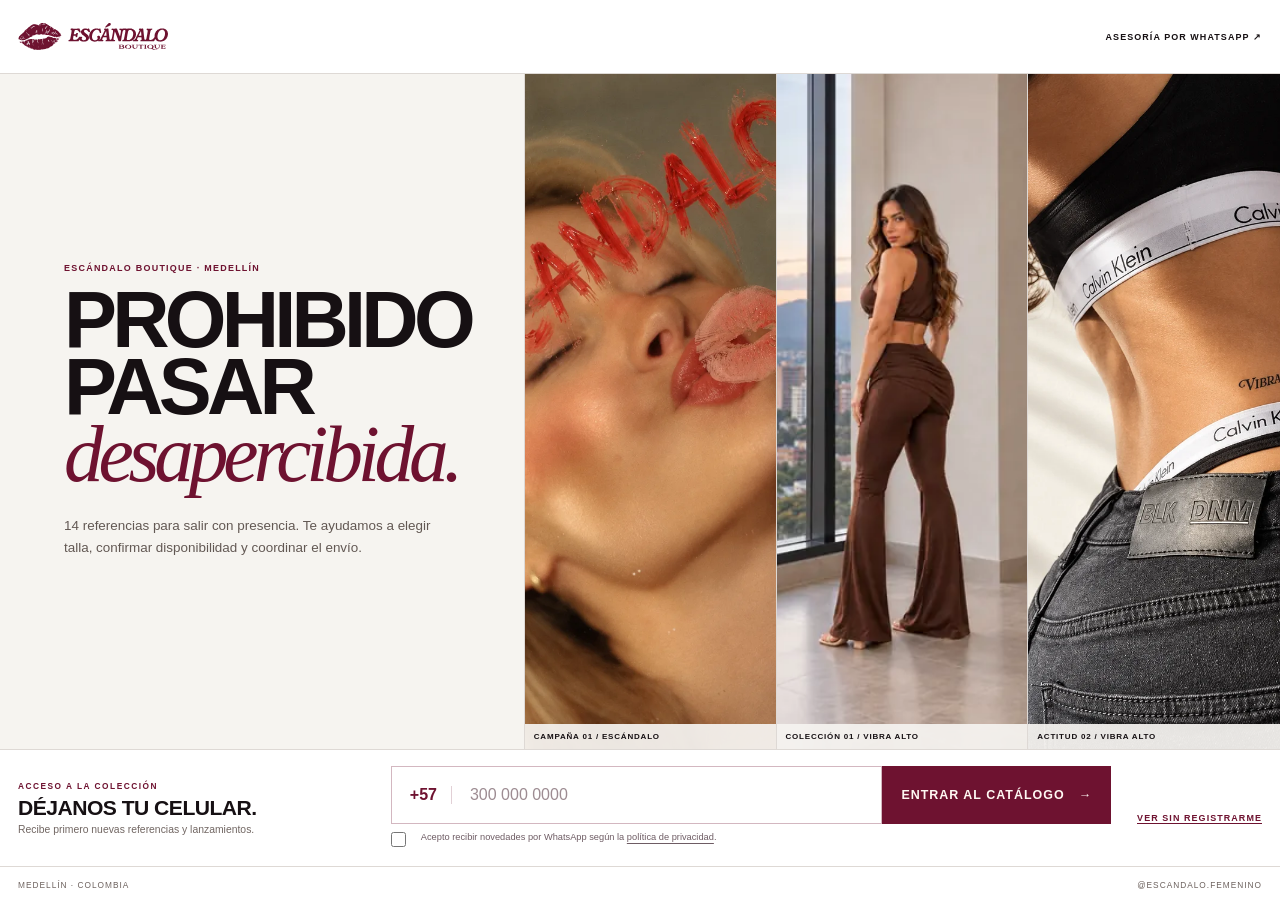
==== index.html @ 78661082 "Catálogo web Escándalo Boutique" ====
<!doctype html>
<html lang="es-CO">
<head>
  <meta charset="utf-8">
  <meta name="viewport" content="width=device-width, initial-scale=1">
  <meta name="theme-color" content="#6e1230">
  <meta name="description" content="Entra al catálogo de Escándalo Boutique: moda femenina para prohibido pasar desapercibida.">
  <meta property="og:title" content="Escándalo Boutique · Vibra Alto">
  <meta property="og:description" content="Colección de lanzamiento. Entra al catálogo y encuentra tu próxima vibra.">
  <meta property="og:image" content="assets/img/og-escandalo.jpg">
  <meta property="og:type" content="website">
  <title>Escándalo Boutique · Entra al catálogo</title>
  <link rel="icon" href="assets/img/favicon.png" type="image/png">
  <link rel="preload" href="assets/img/products/esc-11-hero-mobile.webp" as="image" type="image/webp" media="(max-width: 719px)" fetchpriority="high">
  <link rel="stylesheet" href="assets/css/styles.css">
</head>
<body class="gate-page">
  <a class="skip-link" href="#registro">Ir al registro</a>
  <main class="gate-shell">
    <header class="gate-header">
      <img src="assets/img/logo-horizontal-vino.svg" alt="Escándalo Boutique" width="214" height="72">
      <a class="gate-whatsapp" data-whatsapp="general" href="#">Asesoría por WhatsApp <span aria-hidden="true">↗</span></a>
    </header>

    <section class="gate-stage" aria-labelledby="gate-title">
      <div class="gate-content">
        <p class="eyebrow">Escándalo Boutique · Medellín</p>
        <h1 id="gate-title">Prohibido pasar <em>desapercibida.</em></h1>
        <p class="gate-lede">14 referencias para salir con presencia. Te ayudamos a elegir talla, confirmar disponibilidad y coordinar el envío.</p>
      </div>
      <div class="gate-gallery" aria-label="Campaña Vibra Alto">
        <figure>
          <img src="assets/img/editorial/escandalo-espejo.webp" alt="Campaña editorial Escándalo frente a un espejo" width="1000" height="1251" fetchpriority="high">
          <figcaption>Campaña 01 / Escándalo</figcaption>
        </figure>
        <figure>
          <img src="assets/img/products/esc-11-01-card.webp" alt="Modelo con conjunto Dary color chocolate" width="480" height="600">
          <figcaption>Colección 01 / Vibra Alto</figcaption>
        </figure>
        <figure>
          <img src="assets/img/editorial/vibra-alto-detail.webp" alt="Detalle editorial con la frase Vibra Alto" width="900" height="1126">
          <figcaption>Actitud 02 / Vibra Alto</figcaption>
        </figure>
      </div>
    </section>

    <section class="gate-capture" id="registro" aria-labelledby="capture-title">
      <div class="gate-capture-copy">
        <p class="eyebrow">Acceso a la colección</p>
        <h2 id="capture-title">Déjanos tu celular.</h2>
        <p>Recibe primero nuevas referencias y lanzamientos.</p>
      </div>
      <form class="lead-form" id="leadForm" novalidate>
        <div class="lead-step" data-step="phone">
          <label class="sr-only" for="telefono">Tu celular</label>
          <div class="gate-form-row">
            <div class="phone-field phone-field--light">
              <span aria-hidden="true">+57</span>
              <input id="telefono" name="telefono" inputmode="numeric" autocomplete="tel-national" maxlength="10" placeholder="300 000 0000" aria-describedby="phoneHelp phoneError" required>
            </div>
            <button class="button button--wine" type="submit">Entrar al catálogo <span aria-hidden="true">→</span></button>
          </div>
          <small id="phoneHelp">Diez dígitos, empezando por 3.</small>
          <p class="field-error field-error--dark" id="phoneError" role="alert"></p>
          <label class="consent-field consent-field--dark">
            <input type="checkbox" id="consentimiento" required>
            <span>Acepto recibir novedades por WhatsApp según la <a href="privacidad.html">política de privacidad</a>.</span>
          </label>
          <p class="field-error field-error--dark" id="consentError" role="alert"></p>
        </div>
      </form>
      <a class="catalog-preview-link" href="catalogo.html">Ver sin registrarme</a>
    </section>

    <footer class="gate-footer">
      <span>Medellín · Colombia</span>
      <a href="https://www.instagram.com/escandalo.femenino/" target="_blank" rel="noopener">@escandalo.femenino</a>
    </footer>
  </main>
  <script src="assets/js/app.js" defer></script>
</body>
</html>
---- assets/css/styles.css ----
:root {
  --pink: #f58fbf;
  --pink-soft: #f9b5d3;
  --wine: #6e1230;
  --wine-dark: #3f071b;
  --cream: #fff8f3;
  --paper: #f5ede7;
  --gray: #cfcfd3;
  --ink: #251018;
  --white: #fff;
  --serif: Didot, "Bodoni MT", "Times New Roman", Georgia, serif;
  --sans: "Helvetica Neue", Helvetica, Arial, sans-serif;
  --page: min(1280px, calc(100vw - 32px));
  --ease: cubic-bezier(.2, .75, .25, 1);
}

* {
  box-sizing: border-box;
}

html {
  scroll-behavior: smooth;
}

body {
  margin: 0;
  background: var(--cream);
  color: var(--ink);
  font-family: var(--sans);
  -webkit-font-smoothing: antialiased;
}

body.is-locked {
  overflow: hidden;
}

img {
  display: block;
  max-width: 100%;
}

button,
input {
  font: inherit;
}

button,
a {
  -webkit-tap-highlight-color: transparent;
}

a {
  color: inherit;
}

:focus-visible {
  outline: 3px solid var(--pink);
  outline-offset: 3px;
}

[hidden] {
  display: none !important;
}

.skip-link {
  position: fixed;
  z-index: 1000;
  top: 10px;
  left: 10px;
  padding: 10px 14px;
  transform: translateY(-150%);
  background: var(--cream);
  color: var(--wine);
  font-weight: 700;
}

.skip-link:focus {
  transform: translateY(0);
}

.eyebrow {
  margin: 0 0 14px;
  font-size: .7rem;
  font-weight: 700;
  letter-spacing: .18em;
  text-transform: uppercase;
}

.eyebrow--wine {
  color: var(--wine);
}

.button {
  display: inline-flex;
  min-height: 48px;
  align-items: center;
  justify-content: center;
  gap: 14px;
  border: 1px solid transparent;
  padding: 12px 20px;
  cursor: pointer;
  font-size: .78rem;
  font-weight: 700;
  letter-spacing: .08em;
  line-height: 1;
  text-decoration: none;
  text-transform: uppercase;
  transition: transform .25s var(--ease), background-color .25s var(--ease), color .25s var(--ease);
}

.button:hover {
  transform: translateY(-2px);
}

.button:active {
  transform: translateY(0) scale(.98);
}

.button:disabled {
  cursor: not-allowed;
  opacity: .5;
  transform: none;
}

.button--wine {
  background: var(--wine);
  color: var(--cream);
}

.button--wine:hover {
  background: var(--wine-dark);
}

.button--cream {
  background: var(--cream);
  color: var(--wine);
}

.button--compact {
  min-height: 42px;
  padding: 10px 16px;
  font-size: .68rem;
}

.button--wide {
  width: 100%;
}

.order-button {
  position: relative;
  display: grid;
  min-height: 50px;
  grid-template-columns: minmax(0, 1fr) 42px;
  gap: 0;
  border-color: var(--wine);
  padding: 0 0 0 14px;
  overflow: hidden;
  touch-action: manipulation;
  font-size: .66rem;
  isolation: isolate;
}

.order-button::before {
  position: absolute;
  z-index: -1;
  inset: 0;
  background: #ff3c98;
  content: "";
  transform: translateX(-101%);
  transition: transform 240ms cubic-bezier(.22, 1, .36, 1);
}

.order-button > span:first-child {
  text-align: left;
}

.order-button-icon {
  display: grid;
  height: 100%;
  place-items: center;
  border-left: 1px solid rgba(255, 248, 243, .28);
  background: rgba(255, 255, 255, .08);
  font-size: 1rem;
  transition: transform 150ms cubic-bezier(.22, 1, .36, 1), background-color 200ms ease;
}

.order-button:active {
  transform: scale(.985);
}

.order-button--dialog {
  min-height: 56px;
  padding-left: 20px;
  font-size: .72rem;
}

@media (hover: hover) and (pointer: fine) {
  .order-button:hover {
    background: var(--wine);
    color: var(--wine-dark);
    transform: translateY(-2px);
  }

  .order-button:hover::before {
    transform: translateX(0);
  }

  .order-button:hover .order-button-icon {
    background: var(--cream);
    transform: translate(2px, -2px);
  }
}

/* HyperFrames-inspired brand entrance — build, breathe, editorial wipe */
.brand-intro {
  position: fixed;
  z-index: 120;
  inset: 0;
  display: none;
  place-items: center;
  overflow: hidden;
  background: #fff8f3;
  color: #6e1230;
}

.brand-intro-ready .brand-intro {
  display: grid;
}

.brand-intro::before {
  position: absolute;
  top: 0;
  bottom: 0;
  left: 0;
  width: clamp(12px, 4vw, 64px);
  background: #6e1230;
  content: "";
  transform: scaleY(0);
  transform-origin: top;
  transition: transform 480ms cubic-bezier(.16, 1, .3, 1) 120ms;
}

.brand-intro-ghost {
  position: absolute;
  right: -.05em;
  bottom: -.22em;
  color: rgba(245, 143, 191, .16);
  font-family: var(--serif);
  font-size: clamp(7rem, 22vw, 22rem);
  font-weight: 500;
  letter-spacing: -.08em;
  line-height: .75;
  text-transform: uppercase;
  transform: translateX(5%);
  transition: transform 900ms cubic-bezier(.16, 1, .3, 1) 180ms;
}

.brand-intro-inner {
  position: relative;
  z-index: 2;
  display: grid;
  width: min(920px, calc(100vw - 96px));
  justify-items: start;
}

.brand-intro-meta {
  display: flex;
  width: 100%;
  justify-content: space-between;
  opacity: 0;
  font-size: .58rem;
  font-weight: 700;
  letter-spacing: .18em;
  text-transform: uppercase;
  transform: translateY(-12px);
  transition: opacity 300ms ease-out 170ms, transform 420ms cubic-bezier(.16, 1, .3, 1) 170ms;
}

.brand-intro-rule {
  display: block;
  width: 100%;
  height: 1px;
  margin: 14px 0 28px;
  background: rgba(110, 18, 48, .4);
  transform: scaleX(0);
  transform-origin: left;
  transition: transform 620ms cubic-bezier(.16, 1, .3, 1) 220ms;
}

.brand-intro-logo {
  width: clamp(150px, 18vw, 220px);
  opacity: 0;
  transform: translateX(-28px);
  transition: opacity 360ms ease-out 260ms, transform 560ms cubic-bezier(.16, 1, .3, 1) 260ms;
}

.brand-intro-statement {
  width: min(820px, 88vw);
  height: clamp(86px, 15vw, 180px);
  margin-top: 4px;
  object-fit: cover;
  object-position: center;
  filter: blur(12px);
  mix-blend-mode: multiply;
  opacity: 0;
  transform: scale(1.06);
  transition: filter 700ms cubic-bezier(.22, 1, .36, 1) 300ms, opacity 420ms ease-out 300ms, transform 800ms cubic-bezier(.16, 1, .3, 1) 300ms;
}

.brand-intro-inner p {
  margin: -4px 0 0;
  opacity: 0;
  font-size: .66rem;
  font-weight: 700;
  letter-spacing: .16em;
  text-transform: uppercase;
  transform: translateX(24px);
  transition: opacity 320ms ease-out 500ms, transform 520ms cubic-bezier(.16, 1, .3, 1) 500ms;
}

.brand-intro-curtain {
  position: absolute;
  z-index: 4;
  inset: 0;
  background: #6e1230;
  transform: translateY(100%);
}

.brand-intro.is-active::before {
  transform: scaleY(1);
}

.brand-intro.is-active .brand-intro-ghost,
.brand-intro.is-active .brand-intro-logo,
.brand-intro.is-active .brand-intro-inner p,
.brand-intro.is-active .brand-intro-meta {
  opacity: 1;
  transform: none;
}

.brand-intro.is-active .brand-intro-rule {
  transform: scaleX(1);
}

.brand-intro.is-active .brand-intro-statement {
  filter: blur(0);
  opacity: 1;
  transform: none;
}

.brand-intro.is-leaving {
  pointer-events: none;
  animation: brand-intro-page-reveal 540ms cubic-bezier(.76, 0, .24, 1) 220ms forwards;
}

.brand-intro.is-leaving .brand-intro-curtain {
  animation: brand-intro-cover 220ms cubic-bezier(.76, 0, .24, 1) forwards;
}

body.has-brand-intro {
  overflow: hidden;
}

@keyframes brand-intro-cover {
  to { transform: translateY(0); }
}

@keyframes brand-intro-page-reveal {
  to { transform: translateY(-100%); }
}

.text-button,
.text-link {
  border: 0;
  padding: 0;
  background: none;
  color: inherit;
  cursor: pointer;
  font-size: .78rem;
  text-underline-offset: 4px;
}

.text-button:hover,
.text-link:hover {
  text-decoration: underline;
}

/* Registration */
.gate-page {
  background: var(--wine-dark);
  color: var(--cream);
}

.gate-shell {
  position: relative;
  display: grid;
  min-height: 100svh;
  grid-template-rows: auto 1fr auto;
  isolation: isolate;
  overflow: hidden;
}

.gate-backdrop,
.gate-wash {
  position: absolute;
  z-index: -2;
  inset: 0;
}

.gate-backdrop img {
  width: 100%;
  height: 100%;
  object-fit: cover;
  object-position: 55% center;
}

.gate-wash {
  z-index: -1;
  background:
    linear-gradient(90deg, rgba(49, 4, 20, .94) 0%, rgba(71, 8, 31, .8) 45%, rgba(67, 7, 29, .3) 100%),
    linear-gradient(0deg, rgba(28, 2, 11, .6), transparent 55%);
}

.gate-header,
.gate-footer {
  display: flex;
  width: var(--page);
  align-items: center;
  justify-content: space-between;
  margin: 0 auto;
}

.gate-header {
  padding: 20px 0;
}

.gate-header img {
  width: 174px;
  height: auto;
}

.gate-whatsapp,
.catalog-preview-link {
  font-size: .7rem;
  font-weight: 700;
  letter-spacing: .12em;
  text-decoration-thickness: 1px;
  text-underline-offset: 6px;
  text-transform: uppercase;
}

.gate-content {
  width: min(620px, calc(100vw - 32px));
  align-self: center;
  margin: 24px auto 48px max(16px, calc((100vw - 1280px) / 2));
}

.gate-content h1 {
  max-width: 590px;
  margin: 0;
  font-family: var(--serif);
  font-size: clamp(3.5rem, 8vw, 7.5rem);
  font-weight: 500;
  letter-spacing: -.055em;
  line-height: .75;
}

.gate-content h1 em {
  color: var(--pink-soft);
  font-weight: 500;
}

.gate-lede {
  max-width: 460px;
  margin: 24px 0 28px;
  color: rgba(255, 248, 243, .82);
  font-size: .95rem;
  line-height: 1.6;
}

.lead-form {
  width: min(430px, 100%);
}

.lead-step > label:first-child,
.lead-step > label:first-child span {
  display: flex;
  justify-content: space-between;
  margin: 0 0 8px;
  font-size: .73rem;
  font-weight: 700;
  letter-spacing: .1em;
  text-transform: uppercase;
}

.lead-step > label:first-child span {
  display: inline;
  color: rgba(255, 248, 243, .6);
  font-size: .62rem;
}

.phone-field {
  display: grid;
  min-height: 58px;
  grid-template-columns: auto 1fr;
  align-items: center;
  border: 1px solid rgba(255, 248, 243, .45);
  background: rgba(40, 3, 16, .42);
  transition: border-color .2s ease, background-color .2s ease;
}

.phone-field:focus-within {
  border-color: var(--pink-soft);
  background: rgba(40, 3, 16, .7);
}

.phone-field span {
  padding: 0 14px 0 18px;
  border-right: 1px solid rgba(255, 248, 243, .3);
  color: var(--pink-soft);
  font-weight: 700;
}

.phone-field input,
.text-field {
  width: 100%;
  min-height: 56px;
  border: 0;
  padding: 0 18px;
  outline: 0;
  background: transparent;
  color: var(--cream);
  font-size: 1rem;
}

.phone-field input::placeholder,
.text-field::placeholder {
  color: rgba(255, 248, 243, .5);
}

.lead-step small {
  display: block;
  margin-top: 7px;
  color: rgba(255, 248, 243, .6);
  font-size: .69rem;
}

.text-field {
  margin-bottom: 14px;
  border: 1px solid rgba(255, 248, 243, .45);
  background: rgba(40, 3, 16, .42);
}

.consent-field {
  display: grid;
  grid-template-columns: 20px 1fr;
  gap: 10px;
  align-items: start;
  margin: 18px 0 0;
  cursor: pointer;
  color: rgba(255, 248, 243, .78);
  font-size: .7rem;
  line-height: 1.45;
}

.consent-field input {
  width: 18px;
  height: 18px;
  margin: 1px 0 0;
  accent-color: var(--pink);
}

.consent-field a {
  text-underline-offset: 3px;
}

.field-error {
  min-height: 17px;
  margin: 5px 0 8px;
  color: #ffc4d8;
  font-size: .72rem;
}

.lead-step .text-button {
  display: block;
  margin: 14px auto 0;
  color: rgba(255, 248, 243, .75);
}

.catalog-preview-link {
  display: inline-block;
  margin-top: 20px;
  color: rgba(255, 248, 243, .72);
}

.gate-footer {
  padding: 18px 0;
  border-top: 1px solid rgba(255, 248, 243, .18);
  color: rgba(255, 248, 243, .66);
  font-size: .65rem;
  letter-spacing: .12em;
  text-transform: uppercase;
}

.gate-footer a {
  text-decoration: none;
}

/* Catalog header */
.topbar {
  position: sticky;
  z-index: 40;
  top: 0;
  display: flex;
  height: 66px;
  align-items: center;
  justify-content: space-between;
  border-bottom: 1px solid rgba(110, 18, 48, .12);
  padding: 0 max(16px, calc((100vw - 1280px) / 2));
  background: rgba(255, 248, 243, .94);
}

.brand-link img {
  width: 148px;
  height: auto;
}

.topbar-actions {
  display: flex;
  align-items: center;
  gap: 20px;
}

.instagram-link {
  font-size: .68rem;
  font-weight: 700;
  letter-spacing: .1em;
  text-decoration: none;
  text-transform: uppercase;
}

/* Hero */
.catalog-hero {
  position: relative;
  min-height: calc(100svh - 66px);
  color: var(--cream);
  isolation: isolate;
  overflow: hidden;
}

.catalog-hero-media,
.catalog-hero-overlay {
  position: absolute;
  z-index: -2;
  inset: 0;
}

.catalog-hero-media img {
  width: 100%;
  height: 100%;
  object-fit: cover;
  object-position: 50% 32%;
}

.catalog-hero-overlay {
  z-index: -1;
  background:
    linear-gradient(90deg, rgba(47, 3, 17, .92) 0%, rgba(71, 8, 31, .68) 42%, rgba(22, 2, 9, .12) 73%),
    linear-gradient(0deg, rgba(32, 3, 13, .68) 0%, transparent 46%);
}

.catalog-hero-copy {
  display: flex;
  width: var(--page);
  min-height: calc(100svh - 66px);
  flex-direction: column;
  justify-content: center;
  margin: 0 auto;
  padding: 60px 0 80px;
}

.catalog-hero-copy h1 {
  margin: 0;
  font-family: var(--serif);
  font-size: clamp(5.5rem, 14vw, 12rem);
  font-weight: 500;
  letter-spacing: -.07em;
  line-height: .58;
  text-transform: uppercase;
}

.catalog-hero-copy h1 em {
  margin-left: .3em;
  color: var(--pink-soft);
  font-weight: 500;
  text-transform: none;
}

.catalog-hero-copy > p:not(.eyebrow) {
  max-width: 430px;
  margin: 44px 0 24px;
  color: rgba(255, 248, 243, .82);
  font-size: .94rem;
  line-height: 1.65;
}

.hero-scroll {
  display: inline-flex;
  width: fit-content;
  align-items: center;
  gap: 14px;
  padding-bottom: 7px;
  border-bottom: 1px solid rgba(255, 248, 243, .55);
  font-size: .7rem;
  font-weight: 700;
  letter-spacing: .12em;
  text-decoration: none;
  text-transform: uppercase;
}

.hero-rail {
  position: absolute;
  right: 20px;
  bottom: 90px;
  margin: 0;
  font-size: .58rem;
  font-weight: 700;
  letter-spacing: .18em;
  text-transform: uppercase;
  transform: rotate(90deg) translateX(100%);
  transform-origin: right bottom;
}

/* Shop */
.shop-section {
  padding: clamp(72px, 10vw, 140px) 0;
}

.section-heading {
  display: flex;
  width: var(--page);
  align-items: end;
  justify-content: space-between;
  gap: 32px;
  margin: 0 auto 40px;
}

.section-heading h2,
.manifesto h2,
.vip-section h2 {
  margin: 0;
  color: var(--wine);
  font-family: var(--serif);
  font-size: clamp(3rem, 7vw, 6.5rem);
  font-weight: 500;
  letter-spacing: -.05em;
  line-height: .82;
}

.section-heading > p {
  margin: 0;
  color: #6f5d64;
  font-size: .78rem;
}

.filters {
  display: flex;
  width: var(--page);
  gap: 8px;
  margin: 0 auto 34px;
  padding-bottom: 4px;
  overflow-x: auto;
  scrollbar-width: none;
}

.filters::-webkit-scrollbar {
  display: none;
}

.filter {
  min-height: 44px;
  flex: 0 0 auto;
  border: 1px solid rgba(110, 18, 48, .28);
  border-radius: 999px;
  padding: 10px 17px;
  background: transparent;
  color: var(--wine);
  cursor: pointer;
  font-size: .68rem;
  font-weight: 700;
  letter-spacing: .05em;
  transition: background-color .2s ease, color .2s ease;
}

.filter.is-active,
.filter:hover {
  background: var(--wine);
  color: var(--cream);
}

.product-grid {
  display: grid;
  width: var(--page);
  grid-template-columns: repeat(2, minmax(0, 1fr));
  gap: 34px 10px;
  margin: 0 auto;
}

.product-card {
  min-width: 0;
}

.product-media {
  position: relative;
  width: 100%;
  aspect-ratio: 4 / 5;
  border: 0;
  padding: 0;
  overflow: hidden;
  background: #e7deda;
  cursor: zoom-in;
}

.product-media picture,
.product-media img {
  position: absolute;
  inset: 0;
  width: 100%;
  height: 100%;
}

.product-media img {
  object-fit: cover;
  transition: opacity .45s var(--ease), transform .65s var(--ease);
}

.product-media .product-image--secondary {
  opacity: 0;
}

.product-media.is-hovered .product-image--primary,
.product-media.is-flipped .product-image--primary {
  opacity: 0;
}

.product-media.is-hovered .product-image--secondary,
.product-media.is-flipped .product-image--secondary {
  opacity: 1;
}

.product-media.is-hovered img {
  transform: scale(1.025);
}

.product-tag {
  position: absolute;
  z-index: 2;
  top: 10px;
  left: 10px;
  padding: 7px 9px;
  background: var(--cream);
  color: var(--wine);
  font-size: .56rem;
  font-weight: 700;
  letter-spacing: .09em;
  text-transform: uppercase;
}

.image-hint {
  position: absolute;
  z-index: 2;
  right: 9px;
  bottom: 9px;
  display: grid;
  width: 27px;
  height: 27px;
  place-items: center;
  border-radius: 50%;
  background: rgba(255, 248, 243, .9);
  color: var(--wine);
  font-size: .78rem;
}

.product-info {
  padding: 14px 2px 0;
}

.product-code {
  margin: 0 0 4px;
  color: #8e737e;
  font-size: .58rem;
  font-weight: 700;
  letter-spacing: .12em;
  text-transform: uppercase;
}

.product-info h3 {
  min-height: 2em;
  margin: 0;
  color: var(--wine);
  font-family: var(--serif);
  font-size: clamp(1.35rem, 3vw, 2rem);
  font-weight: 600;
  letter-spacing: -.025em;
  line-height: 1;
}

.product-detail {
  min-height: 2.8em;
  margin: 8px 0;
  color: #79666e;
  font-size: clamp(.61rem, 1.2vw, .74rem);
  line-height: 1.4;
}

.product-price {
  margin: 0 0 10px;
  color: var(--ink);
  font-size: clamp(.9rem, 2vw, 1.05rem);
  font-weight: 700;
}

.product-price--pending {
  font-size: .72rem;
  letter-spacing: .04em;
  text-transform: uppercase;
}

.product-config {
  display: grid;
  grid-template-columns: minmax(0, 1fr) auto;
  gap: 8px;
  align-items: end;
  margin: 12px 0 8px;
  border: 1px solid rgba(110, 18, 48, .12);
  padding: 7px;
  background: rgba(255, 255, 255, .68);
}

.product-config-error {
  grid-column: 1 / -1;
  min-height: 0;
  margin: -4px 0 0;
}

.product-actions {
  display: grid;
  grid-template-columns: 1fr;
  gap: 6px;
}

.product-actions .button {
  min-width: 0;
  min-height: 46px;
  padding: 10px 9px;
  font-size: .58rem;
  letter-spacing: .06em;
}

.duo-add {
  min-width: 58px;
  min-height: 44px;
  border: 1px solid var(--wine);
  padding: 8px 10px;
  background: transparent;
  color: var(--wine);
  cursor: pointer;
  font-size: .6rem;
  font-weight: 700;
  letter-spacing: .05em;
  text-transform: uppercase;
  transition: background-color .2s ease, color .2s ease, transform .2s var(--ease);
}

.duo-add:hover,
.duo-add.is-selected {
  background: var(--pink-soft);
  color: var(--wine-dark);
}

.duo-add.bounce {
  animation: add-bounce .35s var(--ease);
}

/* Editorial interlude */
.manifesto {
  display: grid;
  min-height: 660px;
  grid-template-columns: 1.15fr .8fr 1fr;
  overflow: hidden;
  border-top: .5px solid #ded9d5;
  border-bottom: .5px solid #ded9d5;
  background: rgba(246, 244, 240, .9);
}

.manifesto-image {
  position: relative;
  min-width: 0;
  min-height: 0;
  margin: 0;
  overflow: hidden;
  border-right: .5px solid #ded9d5;
}

.manifesto-image img {
  width: 100%;
  height: 100%;
  object-fit: cover;
}

.manifesto-image--primary img {
  object-position: 50% 42%;
}

.manifesto-image--secondary img {
  object-position: 52% center;
}

.manifesto-image figcaption {
  position: absolute;
  right: 0;
  bottom: 0;
  left: 0;
  padding: 9px 11px;
  background: rgba(246, 244, 240, .92);
  color: #161013;
  font-size: .52rem;
  font-weight: 700;
  letter-spacing: .11em;
  text-transform: uppercase;
}

.manifesto-copy {
  display: flex;
  min-width: 0;
  flex-direction: column;
  justify-content: center;
  border-right: .5px solid #ded9d5;
  padding: clamp(38px, 5vw, 74px) clamp(24px, 3.3vw, 52px);
}

.manifesto .eyebrow {
  color: #6e1230;
  font-size: .56rem;
  letter-spacing: .13em;
}

.manifesto h2 {
  color: #161013;
  font-family: var(--sans);
  font-size: clamp(2.3rem, 4vw, 4.7rem);
  font-weight: 700;
  letter-spacing: -.045em;
  line-height: .94;
  text-transform: uppercase;
}

.manifesto-copy > p:not(.eyebrow) {
  margin: 26px 0 0;
  color: #5f5652;
  font-size: .78rem;
  line-height: 1.65;
}

.manifesto-link {
  width: fit-content;
  margin-top: 34px;
  padding-bottom: 5px;
  border-bottom: .5px solid #6e1230;
  color: #6e1230;
  font-size: .58rem;
  font-weight: 700;
  letter-spacing: .12em;
  text-decoration: none;
  text-transform: uppercase;
}

/* Trust */
.trust-section {
  padding: clamp(72px, 10vw, 140px) 0;
  background-color: var(--wine);
  background-image:
    linear-gradient(rgba(110, 18, 48, .94), rgba(110, 18, 48, .94)),
    url("../img/patron-escandalo.png");
  background-position: 0 0, -18px 0;
  background-repeat: repeat, repeat-y;
  background-size: auto, calc(100vw + 36px) auto;
  color: var(--cream);
}

.section-heading--light h2,
.section-heading--light .eyebrow {
  color: var(--cream);
}

.section-heading--light > p {
  color: rgba(255, 248, 243, .7);
}

.trust-grid {
  display: grid;
  width: var(--page);
  grid-template-columns: repeat(3, 1fr);
  margin: 0 auto;
  border-top: 1px solid rgba(255, 248, 243, .24);
}

.trust-card {
  min-height: 250px;
  padding: 28px 28px 20px 0;
  border-right: 1px solid rgba(255, 248, 243, .2);
}

.trust-card + .trust-card {
  padding-left: 28px;
}

.trust-card:last-child {
  border-right: 0;
}

.trust-card > span {
  color: var(--pink-soft);
  font-family: var(--serif);
  font-size: 1.2rem;
}

.trust-card h3 {
  margin: 70px 0 12px;
  font-family: var(--serif);
  font-size: 2rem;
  font-weight: 500;
}

.trust-card p {
  max-width: 310px;
  margin: 0;
  color: rgba(255, 248, 243, .7);
  font-size: .78rem;
  line-height: 1.6;
}

/* Closing editorial and footer */
.closing-section {
  display: grid;
  min-height: min(760px, 88svh);
  grid-template-columns: 1.08fr .92fr;
  background: rgba(255, 248, 243, .9);
}

.closing-image {
  position: relative;
  min-height: 620px;
  margin: 0;
  overflow: hidden;
}

.closing-image picture,
.closing-image img {
  width: 100%;
  height: 100%;
}

.closing-image img {
  object-fit: cover;
  object-position: center 28%;
}

.closing-image figcaption {
  position: absolute;
  right: 18px;
  bottom: 16px;
  padding: 8px 10px;
  background: rgba(255, 248, 243, .9);
  color: var(--wine);
  font-size: .54rem;
  font-weight: 700;
  letter-spacing: .12em;
  text-transform: uppercase;
}

.closing-copy {
  display: flex;
  flex-direction: column;
  justify-content: center;
  padding: clamp(52px, 8vw, 120px);
  background: var(--wine-dark);
  color: var(--cream);
}

.closing-copy h2 {
  margin: 10px 0 30px;
  font-family: var(--sans);
  font-size: clamp(4rem, 8vw, 8rem);
  font-weight: 700;
  letter-spacing: -.06em;
  line-height: .78;
  text-transform: uppercase;
}

.closing-copy h2 em {
  color: var(--pink-soft);
  font-family: var(--serif);
  font-weight: 500;
  text-transform: none;
}

.closing-copy > p:not(.eyebrow) {
  max-width: 440px;
  margin: 0 0 34px;
  color: rgba(255, 248, 243, .72);
  font-size: .85rem;
  line-height: 1.7;
}

.closing-copy .button {
  width: min(100%, 360px);
}

.closing-contact {
  display: flex;
  gap: 24px;
  margin-top: 48px;
  padding-top: 18px;
  border-top: 1px solid rgba(255, 248, 243, .18);
  font-size: .63rem;
  letter-spacing: .08em;
  text-transform: uppercase;
}

.closing-contact a {
  text-underline-offset: 4px;
}

.site-footer {
  display: grid;
  grid-template-columns: 1fr auto;
  gap: 50px;
  padding: 42px max(16px, calc((100vw - 1280px) / 2)) 24px;
  background-color: var(--wine-dark);
  background-image:
    linear-gradient(rgba(63, 7, 27, .95), rgba(63, 7, 27, .95)),
    url("../img/patron-escandalo.png");
  background-position: 0 0, -18px 0;
  background-repeat: repeat, repeat-y;
  background-size: auto, calc(100vw + 36px) auto;
  color: var(--cream);
}

.footer-brand img {
  width: 190px;
  height: auto;
}

.footer-brand p {
  margin: 14px 0 0;
  color: rgba(255, 248, 243, .6);
  font-size: .7rem;
}

.footer-links {
  display: grid;
  gap: 9px;
  justify-items: end;
  font-size: .72rem;
}

.footer-links a {
  display: flex;
  min-height: 24px;
  align-items: center;
  text-underline-offset: 4px;
}

.footer-credit {
  grid-column: 1 / -1;
  margin: 30px 0 0;
  padding-top: 18px;
  border-top: 1px solid rgba(255, 248, 243, .14);
  color: rgba(255, 248, 243, .72);
  font-size: .58rem;
  letter-spacing: .08em;
  text-transform: uppercase;
}

.whatsapp-float {
  position: fixed;
  z-index: 35;
  right: 18px;
  bottom: 18px;
  display: grid;
  width: 54px;
  height: 54px;
  place-items: center;
  border: 0;
  border-radius: 50%;
  background: #25d366;
  box-shadow: 0 12px 32px rgba(20, 66, 37, .28);
  cursor: pointer;
  transition: transform .2s var(--ease);
}

.whatsapp-float:hover {
  transform: translateY(-3px) scale(1.03);
}

.whatsapp-float svg {
  width: 26px;
  fill: white;
}

/* Lead sheet */
.lead-sheet {
  position: fixed;
  z-index: 80;
  right: 18px;
  bottom: 18px;
  width: min(420px, calc(100vw - 36px));
  padding: 32px;
  background: var(--cream);
  box-shadow: 0 24px 70px rgba(50, 5, 21, .3);
  color: var(--ink);
  animation: sheet-in .5s var(--ease) both;
}

.lead-sheet h2 {
  margin: 0;
  color: var(--wine);
  font-family: var(--serif);
  font-size: 3rem;
  font-weight: 500;
  line-height: .9;
}

.lead-sheet > p:not(.eyebrow) {
  margin: 16px 0 20px;
  color: #6e5c64;
  font-size: .78rem;
  line-height: 1.5;
}

.sheet-close {
  position: absolute;
  top: 12px;
  right: 12px;
  display: grid;
  width: 42px;
  height: 42px;
  place-items: center;
  border: 0;
  background: transparent;
  color: var(--wine);
  cursor: pointer;
  font-family: var(--serif);
  font-size: 2rem;
}

.sheet-close:disabled {
  cursor: wait;
  opacity: .25;
}

.phone-field--light {
  border-color: rgba(110, 18, 48, .3);
  background: white;
}

.phone-field--light:focus-within {
  border-color: var(--wine);
  background: white;
}

.phone-field--light span {
  border-right-color: rgba(110, 18, 48, .2);
  color: var(--wine);
}

.phone-field--light input {
  color: var(--ink);
}

.phone-field--light input::placeholder {
  color: #9d8c92;
}

.consent-field--dark {
  color: #6e5c64;
}

.field-error--dark {
  color: #a61643;
}

/* Product dialog */
.product-dialog {
  width: min(1050px, calc(100vw - 28px));
  max-width: none;
  max-height: calc(100svh - 28px);
  border: 0;
  padding: 0;
  background: var(--cream);
  color: var(--ink);
  overflow: auto;
}

.product-dialog::backdrop {
  background: rgba(40, 3, 17, .82);
  backdrop-filter: blur(5px);
}

.dialog-close {
  position: fixed;
  z-index: 3;
  top: max(22px, calc((100svh - min(760px, calc(100svh - 28px))) / 2 + 10px));
  right: max(22px, calc((100vw - min(1050px, calc(100vw - 28px))) / 2 + 10px));
  display: grid;
  width: 46px;
  height: 46px;
  place-items: center;
  border: 0;
  border-radius: 50%;
  background: rgba(255, 248, 243, .92);
  color: var(--wine);
  cursor: pointer;
  font-family: var(--serif);
  font-size: 2rem;
}

.dialog-layout {
  display: grid;
  grid-template-columns: 1.15fr .85fr;
  min-height: 680px;
}

.dialog-gallery {
  position: relative;
  min-height: 680px;
  overflow: hidden;
  background: #e9dfda;
}

.dialog-gallery picture,
.dialog-gallery img {
  width: 100%;
  height: 100%;
}

.dialog-gallery img {
  object-fit: cover;
  cursor: zoom-in;
  transition: transform .4s var(--ease), opacity .25s ease;
}

.dialog-gallery img.is-zoomed {
  cursor: zoom-out;
  transform: scale(1.65);
}

.gallery-nav {
  position: absolute;
  right: 18px;
  bottom: 18px;
  display: flex;
  gap: 6px;
}

.gallery-nav button {
  width: 44px;
  height: 44px;
  border: 1px solid rgba(110, 18, 48, .2);
  background: var(--cream);
  color: var(--wine);
  cursor: pointer;
}

.dialog-info {
  align-self: center;
  padding: 70px 54px 48px;
}

.dialog-info h2 {
  margin: 0;
  color: var(--wine);
  font-family: var(--serif);
  font-size: clamp(2.8rem, 5vw, 4.5rem);
  font-weight: 500;
  letter-spacing: -.05em;
  line-height: .82;
}

.dialog-price {
  margin: 20px 0;
  font-size: 1.15rem;
  font-weight: 700;
}

.dialog-description {
  color: #6f5d64;
  font-size: .85rem;
  line-height: 1.7;
}

.dialog-detail-list {
  margin: 26px 0;
  padding: 0;
  border-top: 1px solid rgba(110, 18, 48, .17);
  list-style: none;
}

.dialog-detail-list li {
  display: flex;
  justify-content: space-between;
  gap: 20px;
  padding: 12px 0;
  border-bottom: 1px solid rgba(110, 18, 48, .17);
  font-size: .72rem;
}

.dialog-detail-list span {
  color: #8e737e;
}

.dialog-actions {
  display: grid;
  gap: 8px;
}

.size-guide-button {
  width: 100%;
  min-height: 44px;
  border: 0;
  padding: 0;
  background: transparent;
  color: var(--wine);
  cursor: pointer;
  font-size: .7rem;
  font-weight: 700;
  text-decoration: underline;
  text-underline-offset: 5px;
}

.size-guide {
  margin-top: 14px;
  border: 1px solid rgba(110, 18, 48, .15);
}

/* Duo */
.duo-bar {
  position: fixed;
  z-index: 50;
  right: 50%;
  bottom: 18px;
  display: grid;
  width: min(880px, calc(100vw - 32px));
  grid-template-columns: 1.2fr .8fr auto;
  gap: 20px;
  align-items: center;
  padding: 14px 16px 14px 20px;
  background: var(--wine-dark);
  box-shadow: 0 16px 50px rgba(45, 4, 18, .35);
  color: var(--cream);
  transform: translateX(50%);
  animation: duo-in .4s var(--ease) both;
}

.duo-summary,
.duo-total {
  display: grid;
  grid-template-columns: auto auto;
  gap: 2px 12px;
  align-items: baseline;
}

.duo-kicker,
.duo-total span {
  color: var(--pink-soft);
  font-size: .57rem;
  font-weight: 700;
  letter-spacing: .12em;
  text-transform: uppercase;
}

.duo-summary strong,
.duo-total strong {
  font-family: var(--serif);
  font-size: 1.4rem;
}

.duo-summary > span:last-child {
  grid-column: 1 / -1;
  color: rgba(255, 248, 243, .65);
  font-size: .64rem;
}

.duo-total {
  grid-template-columns: 1fr;
}

.toast {
  position: fixed;
  z-index: 100;
  top: 82px;
  left: 50%;
  padding: 12px 18px;
  background: var(--wine-dark);
  color: var(--cream);
  font-size: .72rem;
  opacity: 0;
  pointer-events: none;
  transform: translate(-50%, -10px);
  transition: opacity .25s ease, transform .25s var(--ease);
}

.toast.is-visible {
  opacity: 1;
  transform: translate(-50%, 0);
}

/* Legal */
.legal-page {
  background: var(--cream);
}

.legal-header,
.legal-footer {
  display: flex;
  width: var(--page);
  align-items: center;
  justify-content: space-between;
  margin: 0 auto;
}

.legal-header {
  padding: 18px 0;
  border-bottom: 1px solid rgba(110, 18, 48, .15);
}

.legal-header img {
  width: 160px;
  height: auto;
}

.legal-document {
  width: min(760px, calc(100vw - 32px));
  margin: 0 auto;
  padding: 80px 0 110px;
}

.legal-document h1 {
  margin: 0 0 26px;
  color: var(--wine);
  font-family: var(--serif);
  font-size: clamp(3rem, 8vw, 6rem);
  font-weight: 500;
  letter-spacing: -.05em;
  line-height: .82;
}

.legal-intro {
  margin-bottom: 60px;
  color: #6f5d64;
  font-size: 1.05rem;
  line-height: 1.7;
}

.legal-document section {
  padding: 24px 0;
  border-top: 1px solid rgba(110, 18, 48, .15);
}

.legal-document h2 {
  margin: 0 0 10px;
  color: var(--wine);
  font-family: var(--serif);
  font-size: 1.65rem;
  font-weight: 600;
}

.legal-document section p {
  margin: 0;
  color: #5e4d54;
  font-size: .86rem;
  line-height: 1.75;
}

.legal-footer {
  padding: 24px 0;
  border-top: 1px solid rgba(110, 18, 48, .15);
  color: #745f67;
  font-size: .7rem;
}

.reveal {
  opacity: 0;
  transform: translateY(24px);
  transition: opacity .7s var(--ease), transform .7s var(--ease);
}

.reveal.is-visible {
  opacity: 1;
  transform: none;
}

@keyframes gate-image {
  from { opacity: 0; scale: 1.08; }
  to { opacity: 1; scale: 1; }
}

@keyframes hero-image {
  from { opacity: 0; scale: 1.07; }
  to { opacity: 1; scale: 1.02; }
}

@keyframes gate-copy {
  from { opacity: 0; transform: translateY(24px); }
  to { opacity: 1; transform: none; }
}

@keyframes add-bounce {
  50% { transform: scale(1.08); }
}

@keyframes sheet-in {
  from { opacity: 0; transform: translateY(30px); }
  to { opacity: 1; transform: none; }
}

@keyframes duo-in {
  from { opacity: 0; transform: translate(50%, 24px); }
  to { opacity: 1; transform: translate(50%, 0); }
}

@media (min-width: 720px) {
  :root {
    --page: min(1280px, calc(100vw - 64px));
  }

  .product-grid {
    grid-template-columns: repeat(3, minmax(0, 1fr));
    gap: 58px 18px;
  }

  .product-actions .button,
  .duo-add {
    font-size: .65rem;
  }
}

@media (min-width: 1080px) {
  .product-grid {
    grid-template-columns: repeat(4, minmax(0, 1fr));
    gap: 68px 18px;
  }
}

@media (max-width: 719px) {
  .gate-wash {
    background:
      linear-gradient(0deg, rgba(45, 4, 19, .97) 0%, rgba(65, 7, 28, .78) 56%, rgba(45, 4, 19, .25) 100%);
  }

  .gate-backdrop img {
    object-position: 54% 18%;
  }

  .gate-header {
    padding-top: 14px;
  }

  .gate-header img {
    width: 145px;
  }

  .gate-content {
    align-self: end;
    margin: 80px auto 22px;
  }

  .gate-content h1 {
    font-size: clamp(3.25rem, 16vw, 5rem);
    line-height: .78;
  }

  .gate-lede {
    margin: 18px 0;
    font-size: .82rem;
  }

  .phone-field,
  .phone-field input,
  .text-field {
    min-height: 52px;
  }

  .gate-footer {
    display: none;
  }

  .topbar {
    height: 60px;
  }

  .brand-link img {
    width: 132px;
  }

  .instagram-link {
    display: none;
  }

  .catalog-hero {
    min-height: calc(92svh - 60px);
  }

  .catalog-hero-media img {
    object-position: 58% center;
  }

  .catalog-hero-overlay {
    background:
      linear-gradient(0deg, rgba(47, 3, 17, .92) 0%, rgba(71, 8, 31, .36) 56%, rgba(22, 2, 9, .12) 100%);
  }

  .catalog-hero-copy {
    min-height: calc(92svh - 60px);
    justify-content: end;
    padding-bottom: 58px;
  }

  .catalog-hero-copy h1 {
    font-size: clamp(5.2rem, 26vw, 7.4rem);
  }

  .catalog-hero-copy > p:not(.eyebrow) {
    max-width: 330px;
    margin: 34px 0 20px;
    font-size: .82rem;
  }

  .hero-rail {
    display: none;
  }

  .shop-section {
    padding: 74px 0 86px;
  }

  .section-heading {
    display: block;
    margin-bottom: 28px;
  }

  .section-heading > p {
    margin-top: 18px;
  }

  .filters {
    width: 100%;
    margin-bottom: 22px;
    padding: 0 16px 5px;
  }

  .product-info {
    padding-top: 11px;
  }

  .product-info h3 {
    font-size: 1.34rem;
  }

  .product-actions {
    grid-template-columns: 1fr;
  }

  .duo-add {
    width: 100%;
  }

  .manifesto {
    min-height: 0;
    grid-template-columns: 1fr 1fr;
  }

  .manifesto-image {
    height: 58svh;
    min-height: 410px;
  }

  .manifesto-copy {
    grid-column: 1 / -1;
    order: 3;
    border-top: .5px solid #ded9d5;
    border-right: 0;
    padding: 56px 22px 62px;
  }

  .manifesto-image--primary {
    order: 1;
  }

  .manifesto-image--secondary {
    order: 2;
    border-right: 0;
  }

  .manifesto h2 {
    font-size: clamp(2.55rem, 12vw, 4.2rem);
  }

  .trust-grid {
    grid-template-columns: 1fr;
    border-top: 0;
  }

  .trust-card,
  .trust-card + .trust-card {
    min-height: auto;
    border-top: 1px solid rgba(255, 248, 243, .22);
    border-right: 0;
    padding: 24px 0 28px;
  }

  .trust-card h3 {
    margin: 30px 0 10px;
  }

  .closing-section {
    min-height: 0;
    grid-template-columns: 1fr;
  }

  .closing-image {
    min-height: 68svh;
  }

  .closing-copy {
    padding: 64px 22px 52px;
  }

  .closing-copy h2 {
    font-size: clamp(3.7rem, 19vw, 6rem);
  }

  .closing-copy .button {
    width: 100%;
  }

  .closing-contact {
    flex-direction: column;
    gap: 12px;
  }

  .product-config {
    grid-template-columns: 1fr;
    gap: 9px;
    align-items: start;
  }

  .product-config--single {
    grid-template-columns: 1fr;
    align-items: stretch;
  }

  .product-config .quantity-picker {
    width: max-content;
  }

  .product-config--single .size-picker,
  .product-config--single .quantity-picker {
    display: grid;
    width: 100%;
    grid-template-columns: 1fr auto;
    align-items: center;
  }

  .product-config--single .size-picker legend,
  .product-config--single .quantity-picker > span {
    margin: 0;
  }

  .site-footer {
    grid-template-columns: 1fr;
    gap: 34px;
  }

  .footer-links {
    justify-items: start;
  }

  .whatsapp-float {
    width: 50px;
    height: 50px;
  }

  .lead-sheet {
    right: 0;
    bottom: 0;
    width: 100%;
    padding: 30px 22px 22px;
  }

  .dialog-layout {
    display: block;
  }

  .dialog-gallery {
    min-height: auto;
    aspect-ratio: 4 / 5;
  }

  .dialog-info {
    padding: 34px 22px 28px;
  }

  .dialog-close {
    position: fixed;
    top: 22px;
    right: 22px;
  }

  .duo-bar {
    bottom: 8px;
    grid-template-columns: 1fr auto;
    gap: 10px;
    padding: 11px 11px 11px 14px;
  }

  .duo-total {
    display: none !important;
  }

  .duo-bar .button {
    min-height: 44px;
    padding: 10px 12px;
    font-size: .57rem;
  }
}

@media (max-width: 390px) {
  .product-grid {
    column-gap: 8px;
  }

  .product-info h3 {
    font-size: 1.18rem;
  }

  .product-detail {
    font-size: .58rem;
  }

  .product-actions .button,
  .duo-add {
    font-size: .54rem;
  }
}

.sr-only {
  position: absolute;
  width: 1px;
  height: 1px;
  padding: 0;
  overflow: hidden;
  clip: rect(0, 0, 0, 0);
  white-space: nowrap;
  border: 0;
}

/* Registration — one-screen editorial entry */
.gate-page {
  background: #f6f4f0;
  color: #161013;
}

.gate-page .gate-shell {
  height: 100svh;
  min-height: 680px;
  grid-template-rows: 74px minmax(0, 1fr) auto 34px;
  background: #f6f4f0;
}

.gate-page .gate-header,
.gate-page .gate-footer {
  width: 100%;
  padding-inline: 18px;
  background: #fff;
}

.gate-page .gate-header {
  border-bottom: .5px solid #ded9d5;
  padding-block: 0;
}

.gate-page .gate-header img {
  width: 150px;
}

.gate-page .gate-whatsapp,
.gate-page .catalog-preview-link {
  color: #161013;
  font-size: .56rem;
  letter-spacing: .12em;
  text-decoration: none;
}

.gate-stage {
  display: grid;
  min-height: 0;
  grid-template-columns: .82fr 1.18fr;
  border-bottom: .5px solid #ded9d5;
}

.gate-page .gate-content {
  display: flex;
  width: auto;
  min-width: 0;
  flex-direction: column;
  justify-content: center;
  align-self: stretch;
  margin: 0;
  padding: clamp(28px, 5vw, 76px);
  border-right: .5px solid #ded9d5;
}

.gate-page .gate-content .eyebrow {
  color: #6e1230;
  font-size: .56rem;
  letter-spacing: .14em;
}

.gate-page .gate-content h1 {
  max-width: 620px;
  color: #161013;
  font-family: var(--sans);
  font-size: clamp(3.4rem, 6.2vw, 6.6rem);
  font-weight: 700;
  letter-spacing: -.06em;
  line-height: .84;
  text-transform: uppercase;
}

.gate-page .gate-content h1 em {
  display: block;
  color: #6e1230;
  font-family: var(--serif);
  font-weight: 500;
  letter-spacing: -.065em;
  text-transform: none;
}

.gate-page .gate-lede {
  max-width: 520px;
  margin: 28px 0 0;
  color: #625853;
  font-size: .84rem;
  line-height: 1.65;
}

.gate-gallery {
  display: grid;
  min-width: 0;
  min-height: 0;
  grid-template-columns: repeat(3, minmax(0, 1fr));
}

.gate-gallery figure {
  position: relative;
  min-width: 0;
  min-height: 0;
  margin: 0;
  overflow: hidden;
  border-right: .5px solid #ded9d5;
}

.gate-gallery figure:last-child {
  border-right: 0;
}

.gate-gallery img {
  width: 100%;
  height: 100%;
  object-fit: cover;
}

.gate-gallery figure:nth-child(1) img {
  object-position: 52% center;
}

.gate-gallery figure:nth-child(2) img {
  object-position: 52% 40%;
}

.gate-gallery figcaption {
  position: absolute;
  right: 0;
  bottom: 0;
  left: 0;
  padding: 8px 9px;
  background: rgba(246, 244, 240, .93);
  font-size: .5rem;
  font-weight: 700;
  letter-spacing: .1em;
  text-transform: uppercase;
}

.gate-capture {
  display: grid;
  grid-template-columns: minmax(230px, .65fr) minmax(420px, 1.35fr) auto;
  gap: 26px;
  align-items: center;
  padding: 16px 18px;
  background: #fff;
}

.gate-capture-copy .eyebrow {
  margin-bottom: 5px;
  color: #6e1230;
  font-size: .52rem;
}

.gate-capture-copy h2 {
  margin: 0;
  font-family: var(--sans);
  font-size: 1.32rem;
  letter-spacing: -.025em;
  text-transform: uppercase;
}

.gate-capture-copy > p:last-child {
  margin: 4px 0 0;
  color: #716662;
  font-size: .65rem;
}

.gate-page .lead-form {
  width: 100%;
}

.gate-form-row {
  display: grid;
  grid-template-columns: minmax(220px, 1fr) auto;
}

.gate-form-row .phone-field,
.gate-form-row .button {
  min-height: 48px;
}

.gate-form-row .button {
  min-width: 190px;
  padding-inline: 18px;
}

.gate-page .lead-step small {
  display: none;
}

.gate-page .consent-field {
  margin-top: 7px;
  font-size: .58rem;
}

.gate-page .consent-field input {
  width: 15px;
  height: 15px;
}

.gate-page .field-error {
  min-height: 0;
  margin: 3px 0 0;
  font-size: .62rem;
}

.gate-page .catalog-preview-link {
  white-space: nowrap;
  border-bottom: .5px solid #6e1230;
  color: #6e1230;
}

.gate-page .gate-footer {
  border-top: .5px solid #ded9d5;
  color: #6c615d;
  font-size: .52rem;
}

@media (max-width: 719px) {
  .gate-page .gate-shell {
    min-height: 720px;
    grid-template-rows: 60px minmax(0, 1fr) auto;
  }

  .gate-page .gate-header {
    padding-inline: 14px;
  }

  .gate-page .gate-header img {
    width: 126px;
  }

  .gate-page .gate-whatsapp {
    font-size: .5rem;
  }

  .gate-stage {
    grid-template-columns: 1fr;
    grid-template-rows: auto minmax(0, 1fr);
  }

  .gate-page .gate-content {
    padding: 18px 14px 16px;
    border-right: 0;
    border-bottom: .5px solid #ded9d5;
  }

  .gate-page .gate-content .eyebrow {
    margin-bottom: 9px;
    font-size: .49rem;
  }

  .gate-page .gate-content h1 {
    font-size: clamp(2.4rem, 11.5vw, 3.3rem);
    line-height: .84;
  }

  .gate-page .gate-content h1 em {
    display: inline;
  }

  .gate-page .gate-lede {
    margin-top: 12px;
    font-size: .68rem;
    line-height: 1.45;
  }

  .gate-gallery {
    grid-template-columns: repeat(3, 1fr);
  }

  .gate-gallery figure:nth-child(3) {
    display: none;
  }

  .gate-gallery {
    grid-template-columns: repeat(2, 1fr);
  }

  .gate-capture {
    display: block;
    padding: 13px 14px 15px;
  }

  .gate-capture-copy {
    display: flex;
    align-items: baseline;
    justify-content: space-between;
    gap: 12px;
    margin-bottom: 8px;
  }

  .gate-capture-copy .eyebrow,
  .gate-capture-copy > p:last-child {
    display: none;
  }

  .gate-capture-copy h2 {
    font-size: .92rem;
  }

  .gate-form-row {
    grid-template-columns: minmax(0, 1fr) 118px;
  }

  .gate-form-row .button {
    min-width: 0;
    padding-inline: 8px;
    font-size: .54rem;
  }

  .gate-page .consent-field {
    margin-top: 6px;
    font-size: .54rem;
    line-height: 1.3;
  }

  .gate-page .catalog-preview-link {
    display: block;
    width: fit-content;
    margin-top: 7px;
    font-size: .5rem;
  }

  .gate-page .gate-footer {
    display: none;
  }
}

/* Catalog opening — editorial gallery */
.catalog-page {
  background-color: #f6f4f0;
  background-image:
    linear-gradient(rgba(246, 244, 240, .88), rgba(246, 244, 240, .88)),
    url("../img/patron-escandalo.png");
  background-position: 0 0, -18px 0;
  background-repeat: repeat, repeat-y;
  background-size: auto, calc(100vw + 36px) auto;
}

.catalog-page .topbar {
  height: 74px;
  border-bottom: .5px solid #ded9d5;
  padding: 0 18px;
  background: rgba(255, 255, 255, .96);
}

.catalog-page .brand-link img {
  width: 144px;
}

.catalog-page .topbar-actions {
  gap: 22px;
}

.catalog-nav-link,
.catalog-page .instagram-link,
.catalog-page .topbar .button {
  min-height: auto;
  border: 0;
  border-bottom: .5px solid transparent;
  padding: 5px 0;
  background: transparent;
  color: #161013;
  font-size: .56rem;
  font-weight: 700;
  letter-spacing: .12em;
  text-decoration: none;
  text-transform: uppercase;
}

.catalog-nav-link:hover,
.catalog-page .instagram-link:hover,
.catalog-page .topbar .button:hover {
  border-bottom-color: #6e1230;
  background: transparent;
  color: #6e1230;
  transform: none;
}

.catalog-hero {
  display: grid;
  height: calc(100svh - 74px);
  min-height: calc(100svh - 74px);
  grid-template-rows: auto auto minmax(300px, 1fr) auto;
  overflow: hidden;
  padding: 14px 18px 10px;
  background: rgba(246, 244, 240, .9);
  color: #161013;
}

.catalog-hero-meta,
.catalog-hero-footer {
  display: flex;
  align-items: center;
  justify-content: space-between;
  font-size: .55rem;
  font-weight: 700;
  letter-spacing: .12em;
  line-height: 1.15;
  text-transform: uppercase;
}

.catalog-hero-title {
  display: flex;
  align-items: end;
  justify-content: space-between;
  gap: 24px;
  padding: 22px 0 18px;
}

.catalog-hero-title h1 {
  margin: 0;
  color: #6e1230;
  font-family: var(--sans);
  font-size: clamp(2.45rem, 4.5vw, 4.6rem);
  font-weight: 700;
  letter-spacing: .025em;
  line-height: .9;
  text-transform: uppercase;
}

.catalog-hero-title .hero-brand-title {
  width: clamp(330px, 38vw, 610px);
  height: clamp(76px, 8.5vw, 126px);
  overflow: hidden;
}

.hero-brand-title img {
  display: block;
  width: 100%;
  height: 100%;
  object-fit: cover;
  mix-blend-mode: multiply;
  transform: scale(1.03);
}

.catalog-hero-title p {
  max-width: 270px;
  margin: 0;
  font-size: .66rem;
  font-weight: 700;
  letter-spacing: .12em;
  line-height: 1.35;
  text-align: right;
  text-transform: uppercase;
}

.catalog-hero-gallery {
  display: grid;
  min-height: 0;
  grid-template-columns: repeat(6, minmax(0, 1fr));
  border-top: .5px solid #ded9d5;
  border-bottom: .5px solid #ded9d5;
}

.hero-look {
  display: grid;
  min-width: 0;
  grid-template-rows: minmax(0, 1fr) auto;
  border-right: .5px solid #ded9d5;
  color: #161013;
  text-decoration: none;
}

.hero-look picture {
  min-height: 0;
  overflow: hidden;
}

.hero-look img {
  width: 100%;
  height: 100%;
  object-fit: cover;
  filter: saturate(.84) contrast(.96);
  transition: filter .35s ease, transform .6s var(--ease);
}

.hero-look:hover img {
  filter: saturate(1) contrast(1);
  transform: scale(1.018);
}

.hero-look:nth-child(2) img {
  object-position: 52% center;
}

.hero-look:last-child img {
  object-position: 54% center;
}

.hero-look > span,
.hero-signal > span {
  padding: 8px 9px;
  font-size: .51rem;
  font-weight: 700;
  letter-spacing: .1em;
  line-height: 1.1;
  text-transform: uppercase;
}

.hero-look b {
  margin-right: 8px;
  color: #a39b97;
  font-weight: 400;
}

.hero-signal {
  display: flex;
  min-width: 0;
  flex-direction: column;
  justify-content: space-between;
  border-right: .5px solid #ded9d5;
  background: #6e1230;
  color: #fff8f3;
}

.hero-signal p {
  margin: 0;
  padding: 10px 9px 18px;
  font-size: clamp(.78rem, 1.2vw, 1.2rem);
  font-weight: 700;
  letter-spacing: .03em;
  line-height: 1.02;
  text-transform: uppercase;
}

.catalog-hero-footer {
  grid-row: 4;
  padding-top: 10px;
}

.catalog-hero-footer a {
  color: #807773;
  text-decoration: none;
}

.hero-lead {
  display: grid;
  min-height: 78px;
  grid-row: 4;
  grid-template-columns: minmax(220px, .7fr) minmax(500px, 1.3fr);
  gap: 28px;
  align-items: center;
  padding-top: 10px;
}

.hero-lead-copy {
  display: grid;
  gap: 5px;
}

.hero-lead-copy span,
.hero-lead-copy strong {
  font-size: .54rem;
  font-weight: 700;
  letter-spacing: .11em;
  line-height: 1.25;
  text-transform: uppercase;
}

.hero-lead-copy span {
  color: #6e1230;
}

.hero-lead-form {
  display: grid;
  grid-template-columns: minmax(230px, 1fr) auto;
  gap: 5px 8px;
  align-items: center;
}

.hero-lead-form .phone-field,
.hero-lead-form .button {
  min-height: 44px;
}

.hero-lead-form .phone-field input {
  min-height: 42px;
}

.hero-lead-form .button {
  padding-inline: 22px;
}

.hero-lead-form .consent-field {
  grid-column: 1;
  margin: 0;
  font-size: .54rem;
}

.hero-lead-form .consent-field input {
  width: 15px;
  height: 15px;
}

.hero-lead-form .field-error {
  min-height: 0;
  grid-column: 2;
  margin: 0;
  font-size: .58rem;
}

/* Purchase sizing */
.size-picker {
  margin: 24px 0;
  border: 0;
  padding: 0;
}

.size-picker legend {
  margin-bottom: 10px;
  color: #6e1230;
  font-size: .62rem;
  font-weight: 700;
  letter-spacing: .12em;
  text-transform: uppercase;
}

.size-options {
  display: flex;
  gap: 7px;
}

.size-options label {
  cursor: pointer;
}

.size-options input {
  position: absolute;
  opacity: 0;
  pointer-events: none;
}

.size-options span {
  display: grid;
  min-width: 48px;
  min-height: 42px;
  place-items: center;
  border: 1px solid rgba(110, 18, 48, .24);
  background: #fff;
  color: #6e1230;
  font-size: .68rem;
  font-weight: 700;
}

.size-options input:checked + span {
  border-color: #6e1230;
  background: #6e1230;
  color: #fff8f3;
}

.size-options input:focus-visible + span {
  outline: 3px solid var(--pink);
  outline-offset: 2px;
}

.size-error {
  min-height: 16px;
  margin: 7px 0 0;
  color: #a61643;
  font-size: .65rem;
}

.product-config-error:empty {
  display: none;
}

.product-config-error:not(:empty) {
  min-height: 0;
  margin: 2px 0 0;
}

.size-picker--compact {
  margin: 0;
}

.size-picker--compact legend,
.quantity-picker > span {
  margin-bottom: 5px;
  color: #6e1230;
  font-size: .52rem;
  font-weight: 700;
  letter-spacing: .1em;
  text-transform: uppercase;
}

.size-picker--compact .size-options {
  gap: 5px;
}

.size-picker--compact .size-options span {
  min-width: 36px;
  min-height: 36px;
  border-radius: 999px;
  font-size: .58rem;
}

.size-picker--single .size-options span {
  min-width: 78px;
  padding-inline: 14px;
}

.quantity-picker > span {
  display: block;
}

.quantity-controls {
  display: grid;
  grid-template-columns: 32px 30px 32px;
  min-height: 36px;
  border: 1px solid rgba(110, 18, 48, .24);
  border-radius: 999px;
  overflow: hidden;
  background: #fff;
}

.quantity-controls button,
.quantity-controls output {
  display: grid;
  min-width: 0;
  place-items: center;
  border: 0;
  background: transparent;
  color: var(--wine);
  font: inherit;
  font-size: .72rem;
  font-weight: 700;
}

.quantity-controls button {
  cursor: pointer;
}

.quantity-controls button:hover,
.quantity-controls button:focus-visible {
  background: var(--pink-soft);
}

.dialog-purchase-options {
  display: grid;
  grid-template-columns: minmax(0, 1fr) auto;
  gap: 20px;
  align-items: end;
}

.dialog-purchase-options .quantity-picker {
  margin-bottom: 16px;
}

.dialog-purchase-options .quantity-controls {
  grid-template-columns: 42px 38px 42px;
  min-height: 42px;
}

.duo-checkout-dialog {
  width: min(620px, calc(100vw - 28px));
  padding: clamp(34px, 6vw, 68px);
}

.duo-checkout-dialog h2 {
  margin: 0;
  color: #6e1230;
  font-family: var(--serif);
  font-size: clamp(3rem, 7vw, 5rem);
  font-weight: 500;
  letter-spacing: -.05em;
  line-height: .84;
}

.duo-checkout-dialog > p:not(.eyebrow):not(.size-error) {
  margin: 20px 0 28px;
  color: #6f5d64;
  line-height: 1.55;
}

.duo-size-list {
  border-top: 1px solid rgba(110, 18, 48, .18);
}

.duo-size-row {
  display: grid;
  grid-template-columns: minmax(0, 1fr) 94px;
  gap: 18px;
  align-items: center;
  padding: 15px 0;
  border-bottom: 1px solid rgba(110, 18, 48, .18);
}

.duo-size-row > span {
  display: grid;
  grid-template-columns: 30px 1fr;
  font-family: var(--serif);
  font-size: 1.2rem;
}

.duo-size-row b {
  color: #b794a2;
  font-family: var(--sans);
  font-size: .55rem;
}

.duo-size-row small {
  grid-column: 2;
  margin-top: 4px;
  color: #7d6971;
  font-family: var(--sans);
  font-size: .58rem;
  letter-spacing: .06em;
}

.duo-size-row select {
  min-height: 44px;
  border: 1px solid rgba(110, 18, 48, .25);
  padding: 0 10px;
  background: #fff;
  color: #6e1230;
  font: inherit;
}

.duo-checkout-total {
  display: flex;
  align-items: center;
  justify-content: space-between;
  padding: 20px 0 12px;
  color: #6e1230;
  font-size: .7rem;
  text-transform: uppercase;
}

.duo-checkout-total strong {
  font-size: 1.2rem;
}

@media (max-width: 719px) {
  .catalog-page .topbar {
    height: 62px;
    padding: 0 14px;
  }

  .catalog-page .brand-link img {
    width: 126px;
  }

  .catalog-nav-link,
  .catalog-page .instagram-link {
    display: none;
  }

  .catalog-hero {
    height: calc(100svh - 62px);
    min-height: calc(100svh - 62px);
    grid-template-rows: auto auto minmax(0, 1fr) auto;
    padding: 12px 0 10px;
  }

  .catalog-hero-meta,
  .catalog-hero-title,
  .catalog-hero-footer,
  .hero-lead {
    margin-inline: 14px;
  }

  .catalog-hero-title {
    display: block;
    padding: 26px 0 18px;
  }

  .catalog-hero-title h1 {
    font-size: clamp(2.55rem, 13vw, 4rem);
  }

  .catalog-hero-title .hero-brand-title {
    width: min(100%, 360px);
    height: clamp(78px, 24vw, 98px);
  }

  .catalog-hero-title p {
    max-width: 220px;
    margin-top: 12px;
    font-size: .56rem;
    text-align: left;
  }

  .catalog-hero-gallery {
    min-height: 0;
    grid-auto-columns: 43vw;
    grid-auto-flow: column;
    grid-template-columns: none;
    overflow-x: auto;
    overscroll-behavior-inline: contain;
    scroll-snap-type: inline mandatory;
    scrollbar-width: none;
  }

  .catalog-hero-gallery::-webkit-scrollbar {
    display: none;
  }

  .hero-look,
  .hero-signal {
    scroll-snap-align: start;
  }

  .hero-signal p {
    padding-bottom: 62px;
    font-size: 1rem;
  }

  .hero-lead {
    display: block;
    min-height: 116px;
    padding-top: 9px;
  }

  .hero-lead-copy {
    display: flex;
    justify-content: space-between;
    gap: 12px;
    margin-bottom: 6px;
  }

  .hero-lead-copy strong {
    text-align: right;
  }

  .hero-lead-form {
    grid-template-columns: minmax(0, 1fr) 92px;
  }

  .hero-lead-form .button {
    padding-inline: 8px;
    font-size: .54rem;
  }

  .hero-lead-form .consent-field {
    font-size: .5rem;
    line-height: 1.25;
  }

  .hero-lead-form .field-error {
    grid-column: 1 / -1;
  }

  .duo-checkout-dialog {
    padding: 44px 22px 28px;
  }
}

/* Catalog transition — capture and shop index */
.catalog-page .hero-lead {
  padding: 12px 18px 10px;
  background: var(--wine);
  color: var(--cream);
}

.catalog-page .hero-lead-copy span {
  color: var(--pink-soft);
}

.catalog-page .hero-lead-copy strong,
.catalog-page .hero-lead-form .consent-field,
.catalog-page .hero-lead-form .consent-field a {
  color: var(--cream);
}

.catalog-page .hero-lead-form .phone-field {
  border-color: rgba(255, 248, 243, .58);
  background: #fff;
}

.catalog-page .hero-lead-form .button {
  background: #ff3c98;
  color: var(--wine-dark);
}

.catalog-page .hero-lead-form .button:hover {
  background: var(--pink-soft);
  color: var(--wine-dark);
}

.shop-section .section-heading {
  position: relative;
  display: block;
  overflow: hidden;
  margin-bottom: 0;
  border: 1px solid rgba(110, 18, 48, .16);
  padding: clamp(34px, 4.5vw, 62px);
  background: rgba(255, 248, 243, .94);
  box-shadow: 0 24px 70px rgba(63, 7, 27, .06);
}

.shop-section .section-heading::before {
  position: absolute;
  top: 0;
  left: 0;
  width: clamp(84px, 12vw, 170px);
  height: 5px;
  background: #ff3c98;
  content: "";
}

.shop-section {
  padding-top: clamp(24px, 3.5vw, 48px);
  scroll-margin-top: 74px;
}

.shop-section .catalog-signature {
  width: min(1040px, 100%);
  min-height: 0;
  margin-top: 8px;
  line-height: 0;
}

.catalog-signature picture,
.catalog-signature img {
  display: block;
  width: 100%;
  height: auto;
}

.shop-section .section-heading .eyebrow {
  margin-bottom: 18px;
}

.shop-section .filters {
  margin-top: -1px;
  margin-bottom: 44px;
  border: 1px solid rgba(110, 18, 48, .16);
  padding: 14px 18px;
  background: rgba(255, 255, 255, .86);
}

@media (min-width: 720px) {
  .catalog-page .hero-lead {
    margin-right: -18px;
    margin-bottom: -10px;
    margin-left: -18px;
  }
}

@media (max-width: 719px) {
  .catalog-page .hero-lead {
    min-height: 124px;
    margin-inline: 0;
    padding: 10px 14px 12px;
  }

  .shop-section {
    padding-top: 18px;
  }

  .shop-section .section-heading {
    padding: 26px 16px 24px;
  }

  .shop-section .section-heading .eyebrow {
    margin-bottom: 12px;
  }

  .shop-section .catalog-signature {
    margin-top: 2px;
  }

  .shop-section .filters {
    width: var(--page);
    margin-bottom: 28px;
    padding: 11px;
  }
}

@media (prefers-reduced-motion: reduce) {
  html {
    scroll-behavior: auto;
  }

  *,
  *::before,
  *::after {
    animation-duration: .01ms !important;
    animation-iteration-count: 1 !important;
    scroll-behavior: auto !important;
    transition-duration: .01ms !important;
  }

  .reveal {
    opacity: 1;
    transform: none;
  }
}
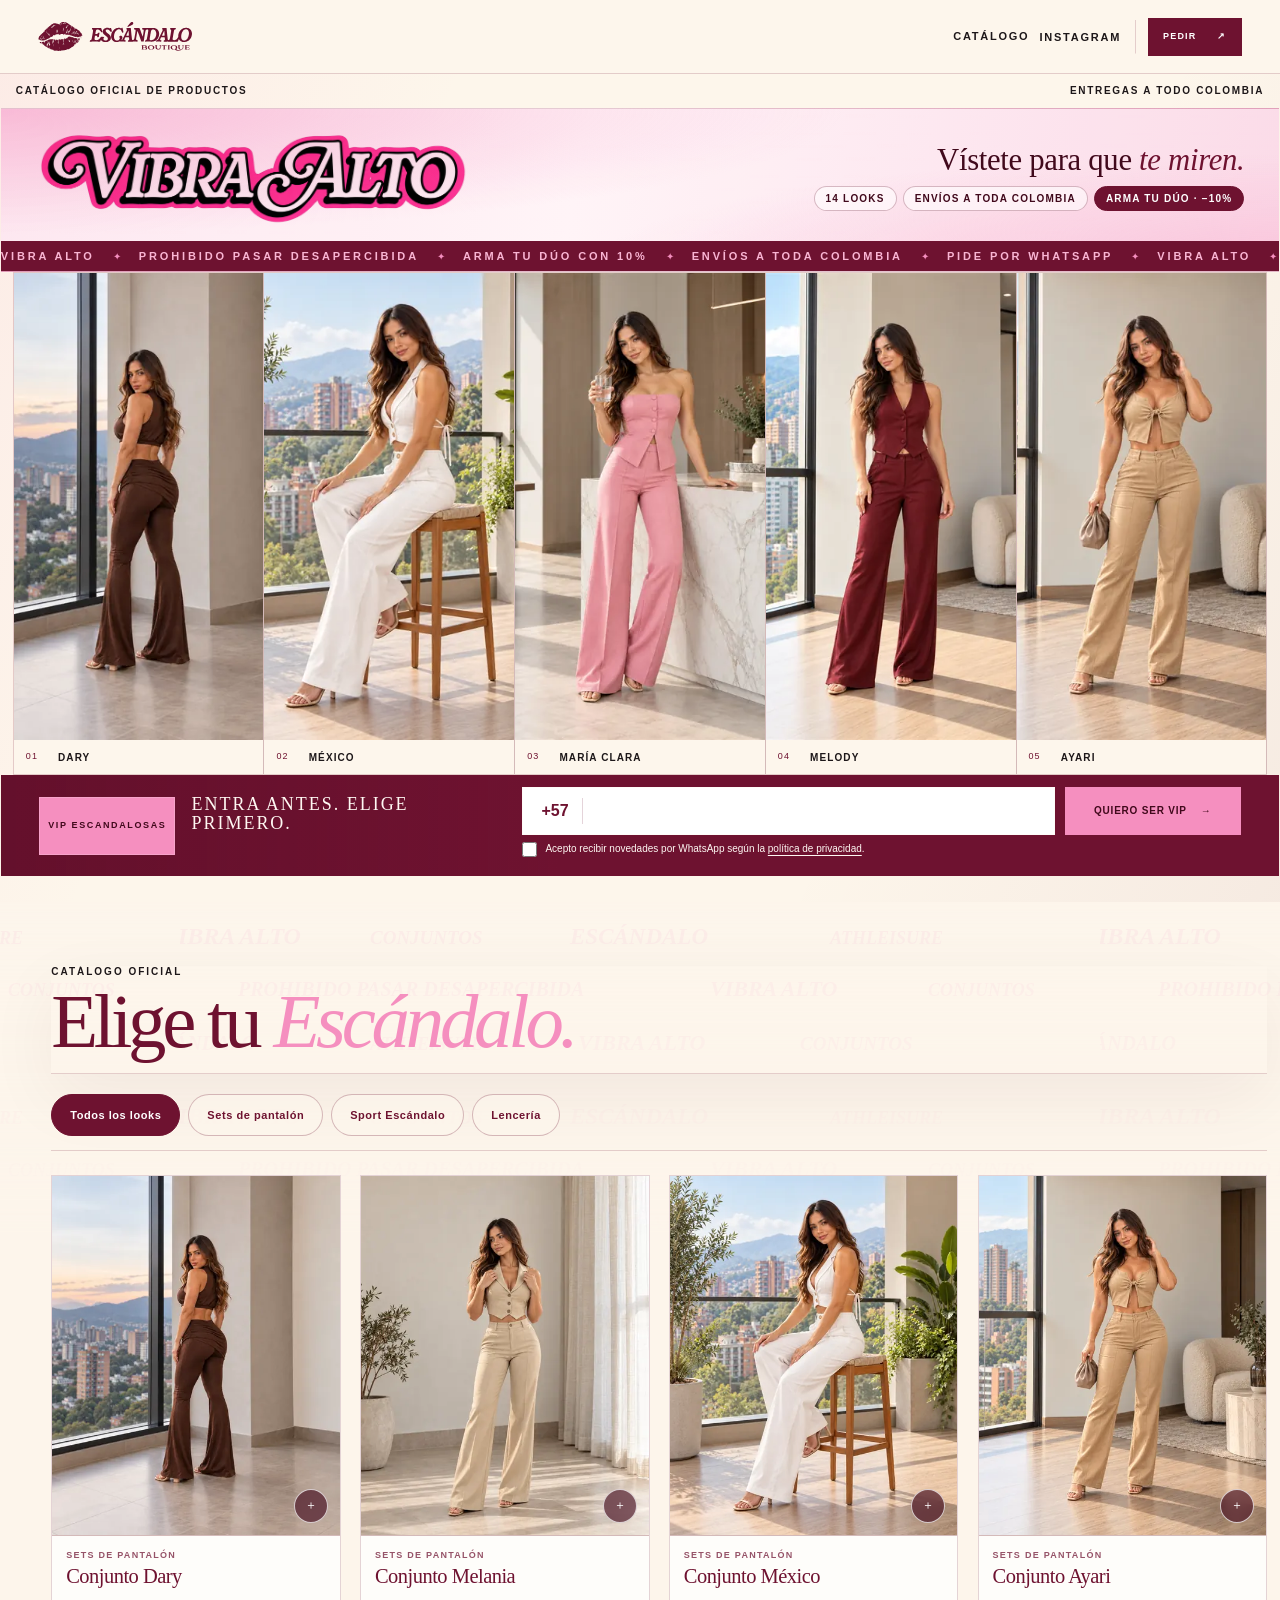
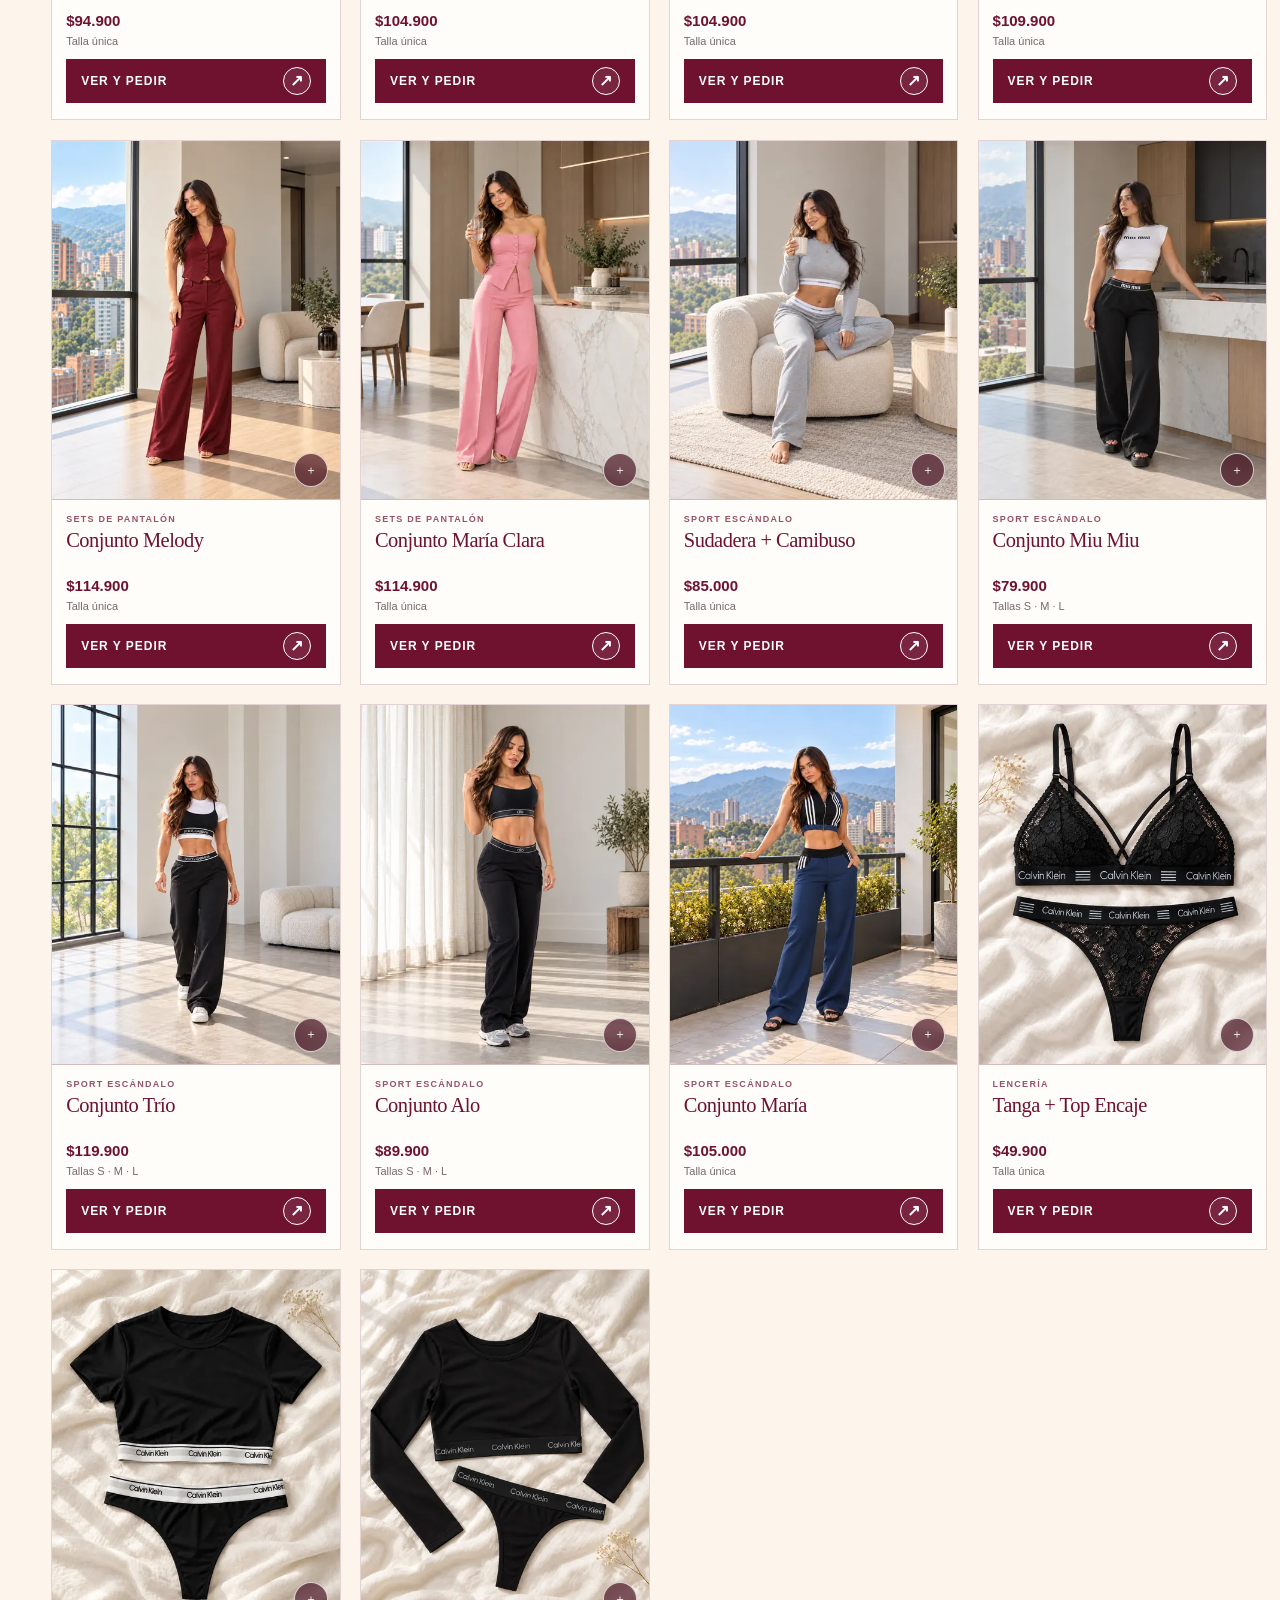
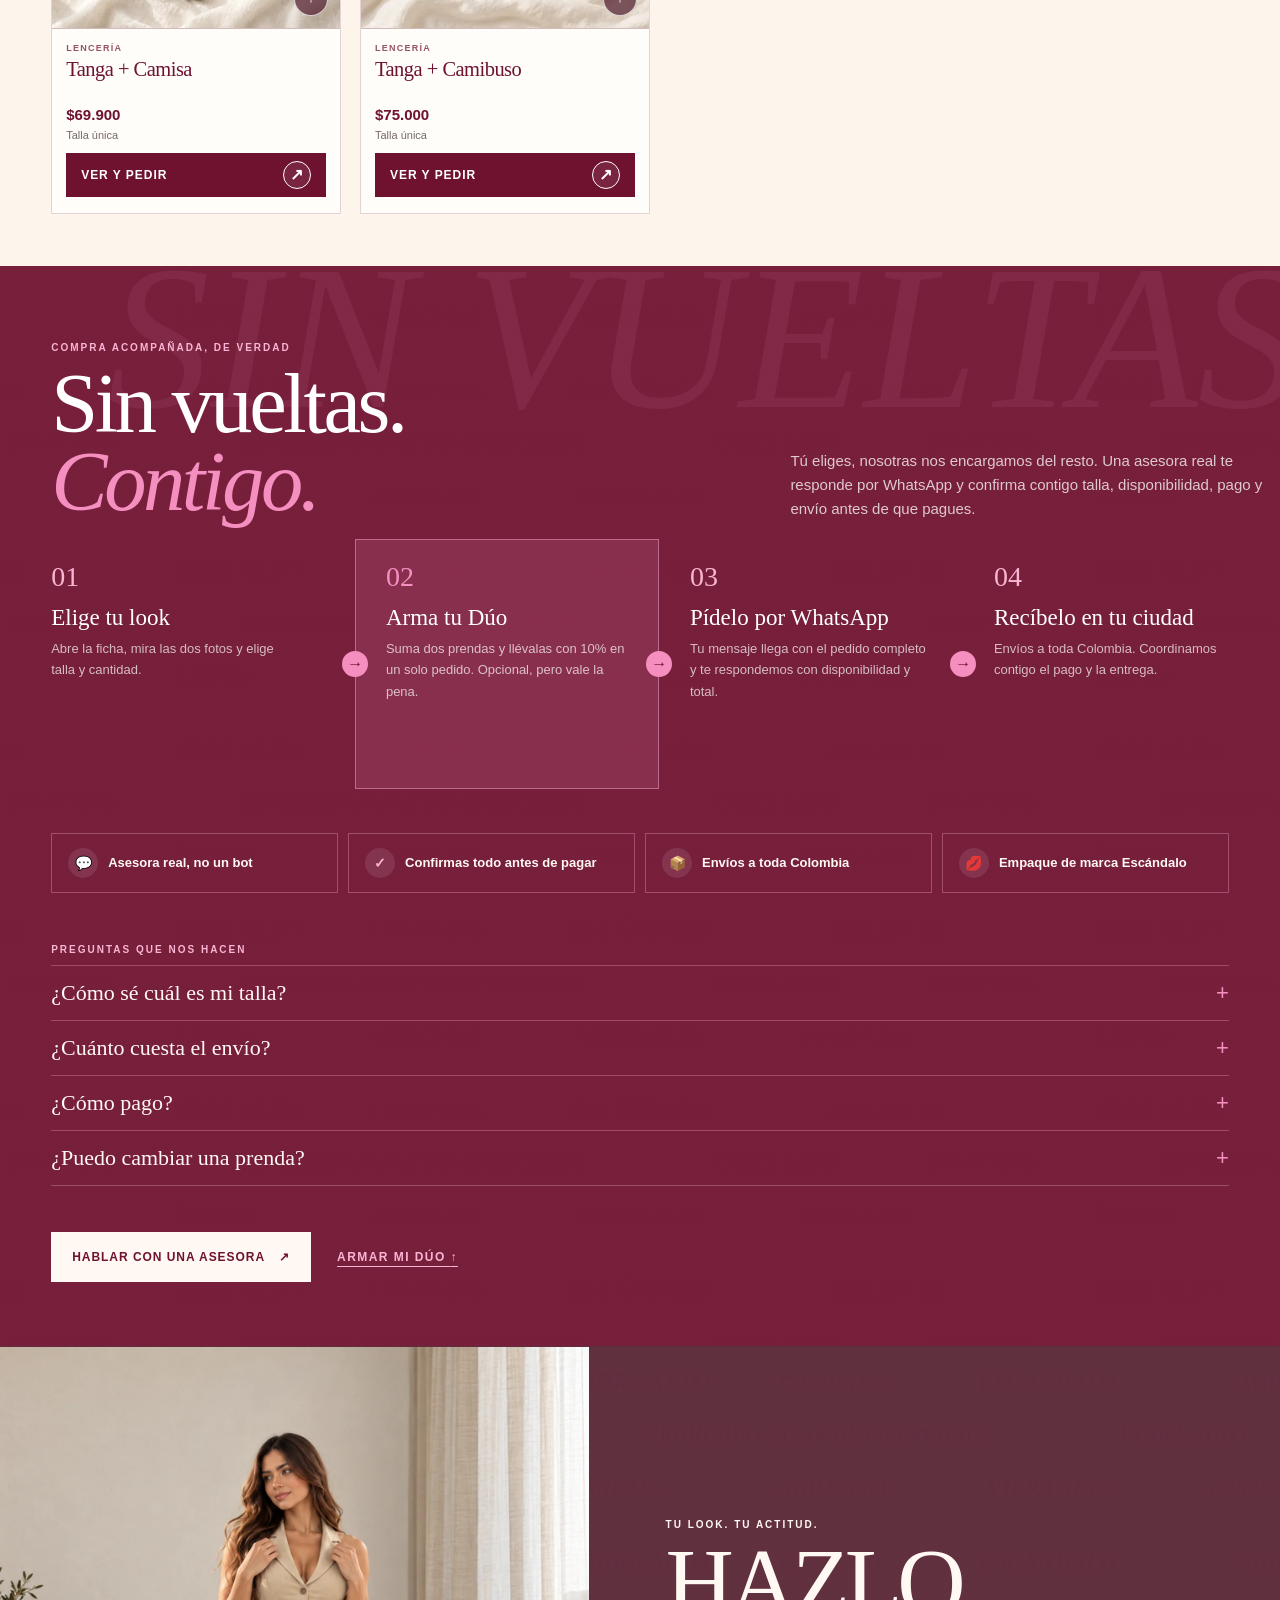
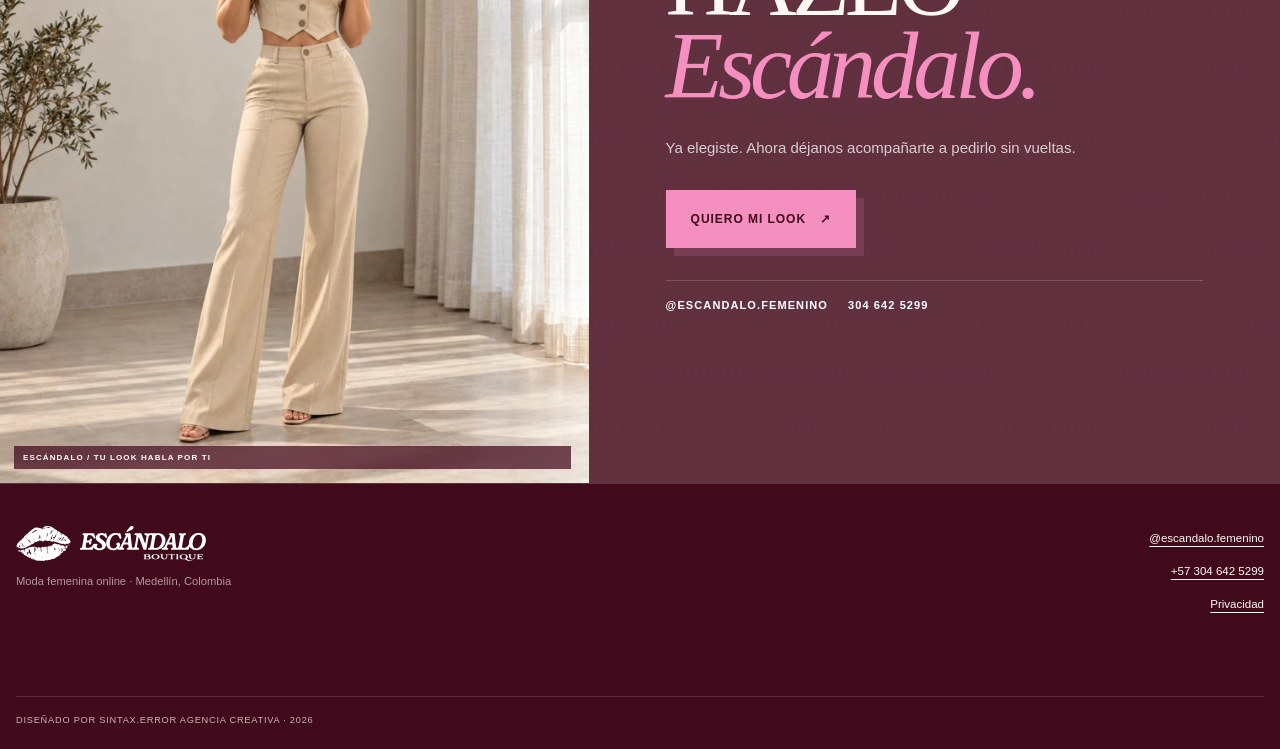
==== commit 9c3ee49d: "Catálogo directo + banda Vibra Alto + fixes de lanzamiento - La raíz abre directo el catálogo (sin p" ====
--- a/index.html
+++ b/index.html
@@ -4,79 +4,21 @@
   <meta charset="utf-8">
   <meta name="viewport" content="width=device-width, initial-scale=1">
   <meta name="theme-color" content="#6e1230">
-  <meta name="description" content="Entra al catálogo de Escándalo Boutique: moda femenina para prohibido pasar desapercibida.">
-  <meta property="og:title" content="Escándalo Boutique · Vibra Alto">
-  <meta property="og:description" content="Colección de lanzamiento. Entra al catálogo y encuentra tu próxima vibra.">
-  <meta property="og:image" content="assets/img/og-escandalo.jpg">
+  <meta name="robots" content="noindex">
+  <meta name="description" content="Catálogo oficial de Escándalo Boutique: conjuntos, athleisure y lencería. Compra por WhatsApp en Colombia.">
+  <meta property="og:title" content="Escándalo Boutique · Catálogo oficial">
+  <meta property="og:description" content="Hazte notar. Explora el catálogo de Escándalo y pide tu look por WhatsApp.">
+  <meta property="og:image" content="https://catalogo-escandalo.netlify.app/assets/img/og-escandalo.jpg">
+  <meta property="og:url" content="https://catalogo-escandalo.netlify.app/">
   <meta property="og:type" content="website">
-  <title>Escándalo Boutique · Entra al catálogo</title>
+  <title>Escándalo Boutique · Catálogo</title>
   <link rel="icon" href="assets/img/favicon.png" type="image/png">
-  <link rel="preload" href="assets/img/products/esc-11-hero-mobile.webp" as="image" type="image/webp" media="(max-width: 719px)" fetchpriority="high">
-  <link rel="stylesheet" href="assets/css/styles.css">
+  <link rel="canonical" href="https://catalogo-escandalo.netlify.app/catalogo.html">
+  <script>location.replace("catalogo.html" + location.search + location.hash);</script>
+  <meta http-equiv="refresh" content="0; url=catalogo.html">
+  <style>body{margin:0;min-height:100vh;display:grid;place-items:center;background:#fdf6ec;color:#6e1230;font:600 14px/1.4 system-ui,sans-serif}a{color:inherit}</style>
 </head>
-<body class="gate-page">
-  <a class="skip-link" href="#registro">Ir al registro</a>
-  <main class="gate-shell">
-    <header class="gate-header">
-      <img src="assets/img/logo-horizontal-vino.svg" alt="Escándalo Boutique" width="214" height="72">
-      <a class="gate-whatsapp" data-whatsapp="general" href="#">Asesoría por WhatsApp <span aria-hidden="true">↗</span></a>
-    </header>
-
-    <section class="gate-stage" aria-labelledby="gate-title">
-      <div class="gate-content">
-        <p class="eyebrow">Escándalo Boutique · Medellín</p>
-        <h1 id="gate-title">Prohibido pasar <em>desapercibida.</em></h1>
-        <p class="gate-lede">14 referencias para salir con presencia. Te ayudamos a elegir talla, confirmar disponibilidad y coordinar el envío.</p>
-      </div>
-      <div class="gate-gallery" aria-label="Campaña Vibra Alto">
-        <figure>
-          <img src="assets/img/editorial/escandalo-espejo.webp" alt="Campaña editorial Escándalo frente a un espejo" width="1000" height="1251" fetchpriority="high">
-          <figcaption>Campaña 01 / Escándalo</figcaption>
-        </figure>
-        <figure>
-          <img src="assets/img/products/esc-11-01-card.webp" alt="Modelo con conjunto Dary color chocolate" width="480" height="600">
-          <figcaption>Colección 01 / Vibra Alto</figcaption>
-        </figure>
-        <figure>
-          <img src="assets/img/editorial/vibra-alto-detail.webp" alt="Detalle editorial con la frase Vibra Alto" width="900" height="1126">
-          <figcaption>Actitud 02 / Vibra Alto</figcaption>
-        </figure>
-      </div>
-    </section>
-
-    <section class="gate-capture" id="registro" aria-labelledby="capture-title">
-      <div class="gate-capture-copy">
-        <p class="eyebrow">Acceso a la colección</p>
-        <h2 id="capture-title">Déjanos tu celular.</h2>
-        <p>Recibe primero nuevas referencias y lanzamientos.</p>
-      </div>
-      <form class="lead-form" id="leadForm" novalidate>
-        <div class="lead-step" data-step="phone">
-          <label class="sr-only" for="telefono">Tu celular</label>
-          <div class="gate-form-row">
-            <div class="phone-field phone-field--light">
-              <span aria-hidden="true">+57</span>
-              <input id="telefono" name="telefono" inputmode="numeric" autocomplete="tel-national" maxlength="10" placeholder="300 000 0000" aria-describedby="phoneHelp phoneError" required>
-            </div>
-            <button class="button button--wine" type="submit">Entrar al catálogo <span aria-hidden="true">→</span></button>
-          </div>
-          <small id="phoneHelp">Diez dígitos, empezando por 3.</small>
-          <p class="field-error field-error--dark" id="phoneError" role="alert"></p>
-          <label class="consent-field consent-field--dark">
-            <input type="checkbox" id="consentimiento" required>
-            <span>Acepto recibir novedades por WhatsApp según la <a href="privacidad.html">política de privacidad</a>.</span>
-          </label>
-          <p class="field-error field-error--dark" id="consentError" role="alert"></p>
-        </div>
-      </form>
-      <a class="catalog-preview-link" href="catalogo.html">Ver sin registrarme</a>
-    </section>
-
-    <footer class="gate-footer">
-      <span>Medellín · Colombia</span>
-      <a href="https://www.instagram.com/escandalo.femenino/" target="_blank" rel="noopener">@escandalo.femenino</a>
-    </footer>
-  </main>
-  <script src="assets/js/app.js" defer></script>
+<body>
+  <a href="catalogo.html">Entrar al catálogo de Escándalo →</a>
 </body>
 </html>
